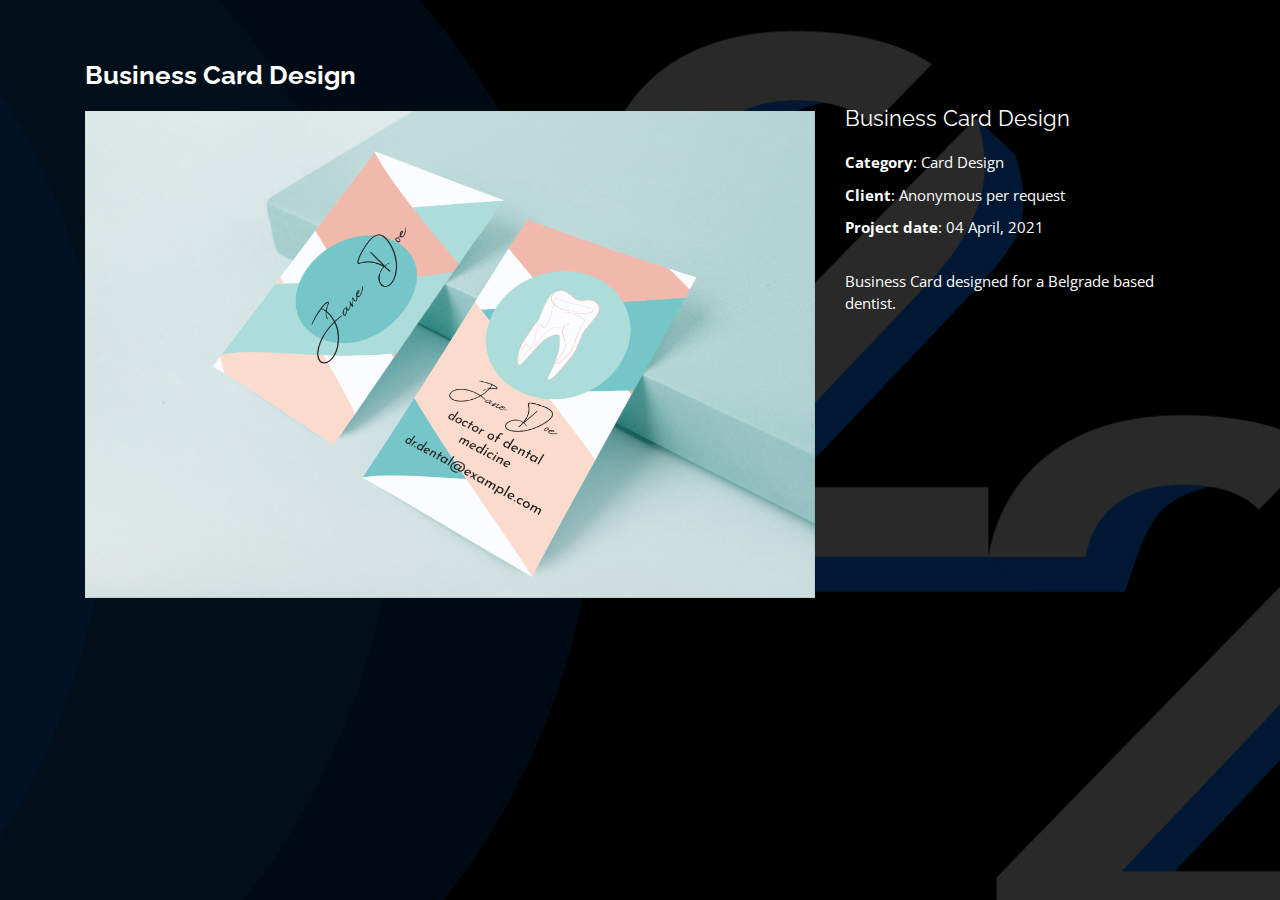
==== portfolio-details-card.html @ 9af27c51 "redesign" ====
<!DOCTYPE html>
<html lang="en">

<head>
  <meta charset="utf-8">
  <meta content="width=device-width, initial-scale=1.0" name="viewport">

  <title>Project Details - 2L design - Luka Ljubicic</title>
  <meta content="" name="description">
  <meta content="" name="keywords">

  <!-- Favicons -->
  <link href="assets/img/logo.png" rel="icon">
  <link href="assets/img/logo.png" rel="apple-touch-icon">

  <!-- Google Fonts -->
  <link href="https://fonts.googleapis.com/css?family=Open+Sans:300,300i,400,400i,600,600i,700,700i|Raleway:300,300i,400,400i,500,500i,600,600i,700,700i|Poppins:300,300i,400,400i,500,500i,600,600i,700,700i" rel="stylesheet">

  <!-- Vendor CSS Files -->
  <link href="assets/vendor/bootstrap/css/bootstrap.min.css" rel="stylesheet">
  <link href="assets/vendor/icofont/icofont.min.css" rel="stylesheet">
  <link href="assets/vendor/remixicon/remixicon.css" rel="stylesheet">
  <link href="assets/vendor/owl.carousel/assets/owl.carousel.min.css" rel="stylesheet">
  <link href="assets/vendor/boxicons/css/boxicons.min.css" rel="stylesheet">
  <link href="assets/vendor/venobox/venobox.css" rel="stylesheet">


  <link href="assets/css/style.css" rel="stylesheet">

</head>

<body>

  <main id="main">

    <!-- ======= Portfolio Details ======= -->
    <div id="portfolio-details" class="portfolio-details">
      <div class="container">

        <div class="row">

          <div class="col-lg-8">
            <h2 class="portfolio-title">Business Card Design</h2>
            <div class="owl-carousel portfolio-details-carousel">
              <img src="assets/img/portfolio/_MG_9818.png" class="img-fluid" alt="">
            </div>
          </div>

          <div class="col-lg-4 portfolio-info">
            <h3>Business Card Design</h3>
            <ul>
              <li><strong>Category</strong>: Card Design</li>
              <li><strong>Client</strong>: Anonymous per request</li>
              <li><strong>Project date</strong>: 04 April, 2021</li>
              <!--<li><strong>Project URL</strong>: <a href="https://luckytheluke.github.io/coffeedot/" target="_blank">https://luckytheluke.github.io/coffeedot/</a></li>-->
            </ul>

            <p>Business Card designed for a Belgrade based dentist.</p>
          </div>

        </div>

      </div>
    </div><!-- End Portfolio Details -->

  </main><!-- End #main -->

  <!-- Vendor JS Files -->
  <script src="assets/vendor/jquery/jquery.min.js"></script>
  <script src="assets/vendor/bootstrap/js/bootstrap.bundle.min.js"></script>
  <script src="assets/vendor/jquery.easing/jquery.easing.min.js"></script>
  <script src="assets/vendor/php-email-form/validate.js"></script>
  <script src="assets/vendor/waypoints/jquery.waypoints.min.js"></script>
  <script src="assets/vendor/counterup/counterup.min.js"></script>
  <script src="assets/vendor/owl.carousel/owl.carousel.min.js"></script>
  <script src="assets/vendor/isotope-layout/isotope.pkgd.min.js"></script>
  <script src="assets/vendor/venobox/venobox.min.js"></script>

  <!-- Template Main JS File -->
  <script src="assets/js/main.js"></script>

</body>

</html>
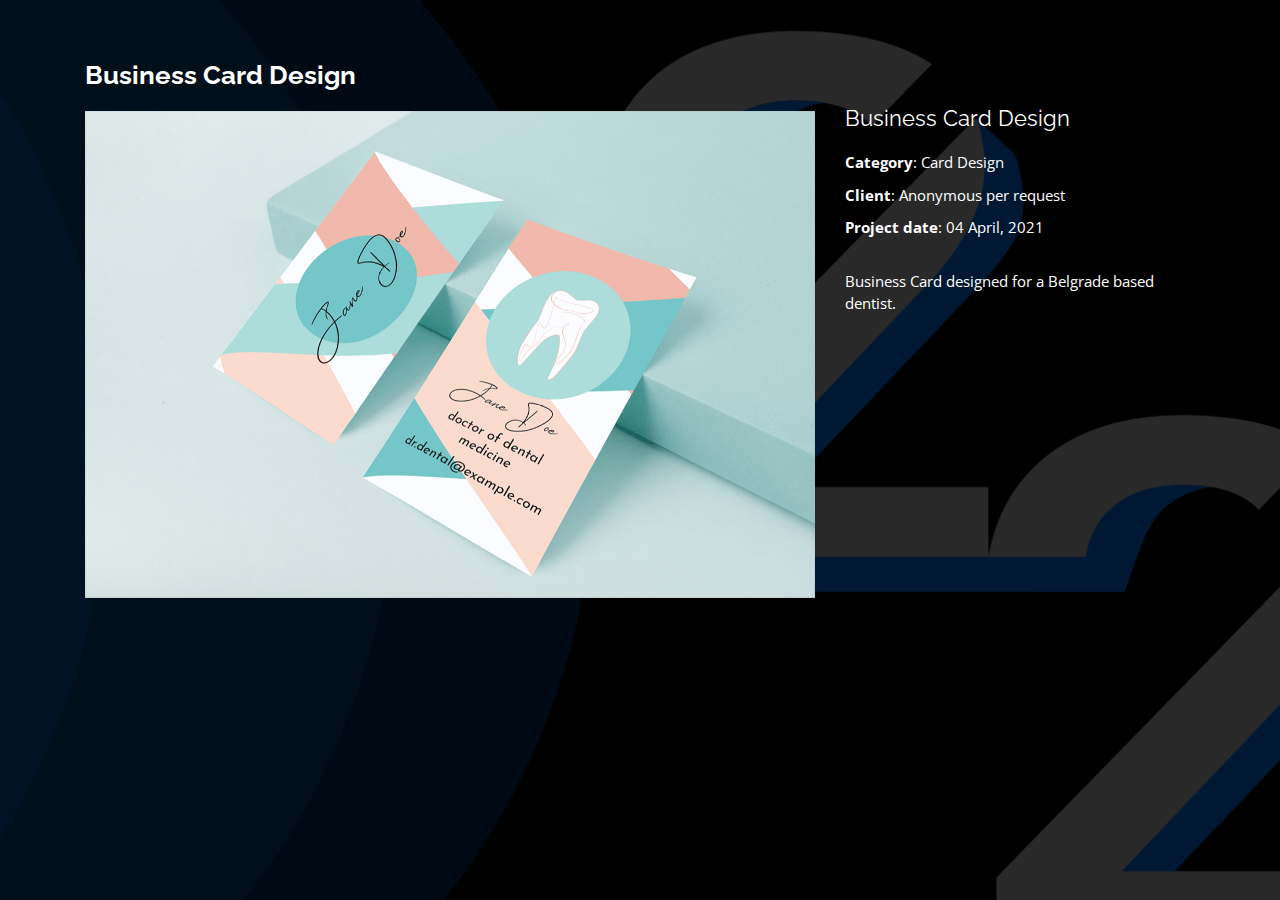
==== commit dd16668d: "Update portfolio-details-card.html" ====
--- a/portfolio-details-card.html
+++ b/portfolio-details-card.html
@@ -42,7 +42,7 @@
           <div class="col-lg-8">
             <h2 class="portfolio-title">Business Card Design</h2>
             <div class="owl-carousel portfolio-details-carousel">
-              <img src="assets/img/portfolio/_MG_9818.png" class="img-fluid" alt="">
+              <img src="assets/img/portfolio/b-card-big.png" class="img-fluid" alt="">
             </div>
           </div>
 
